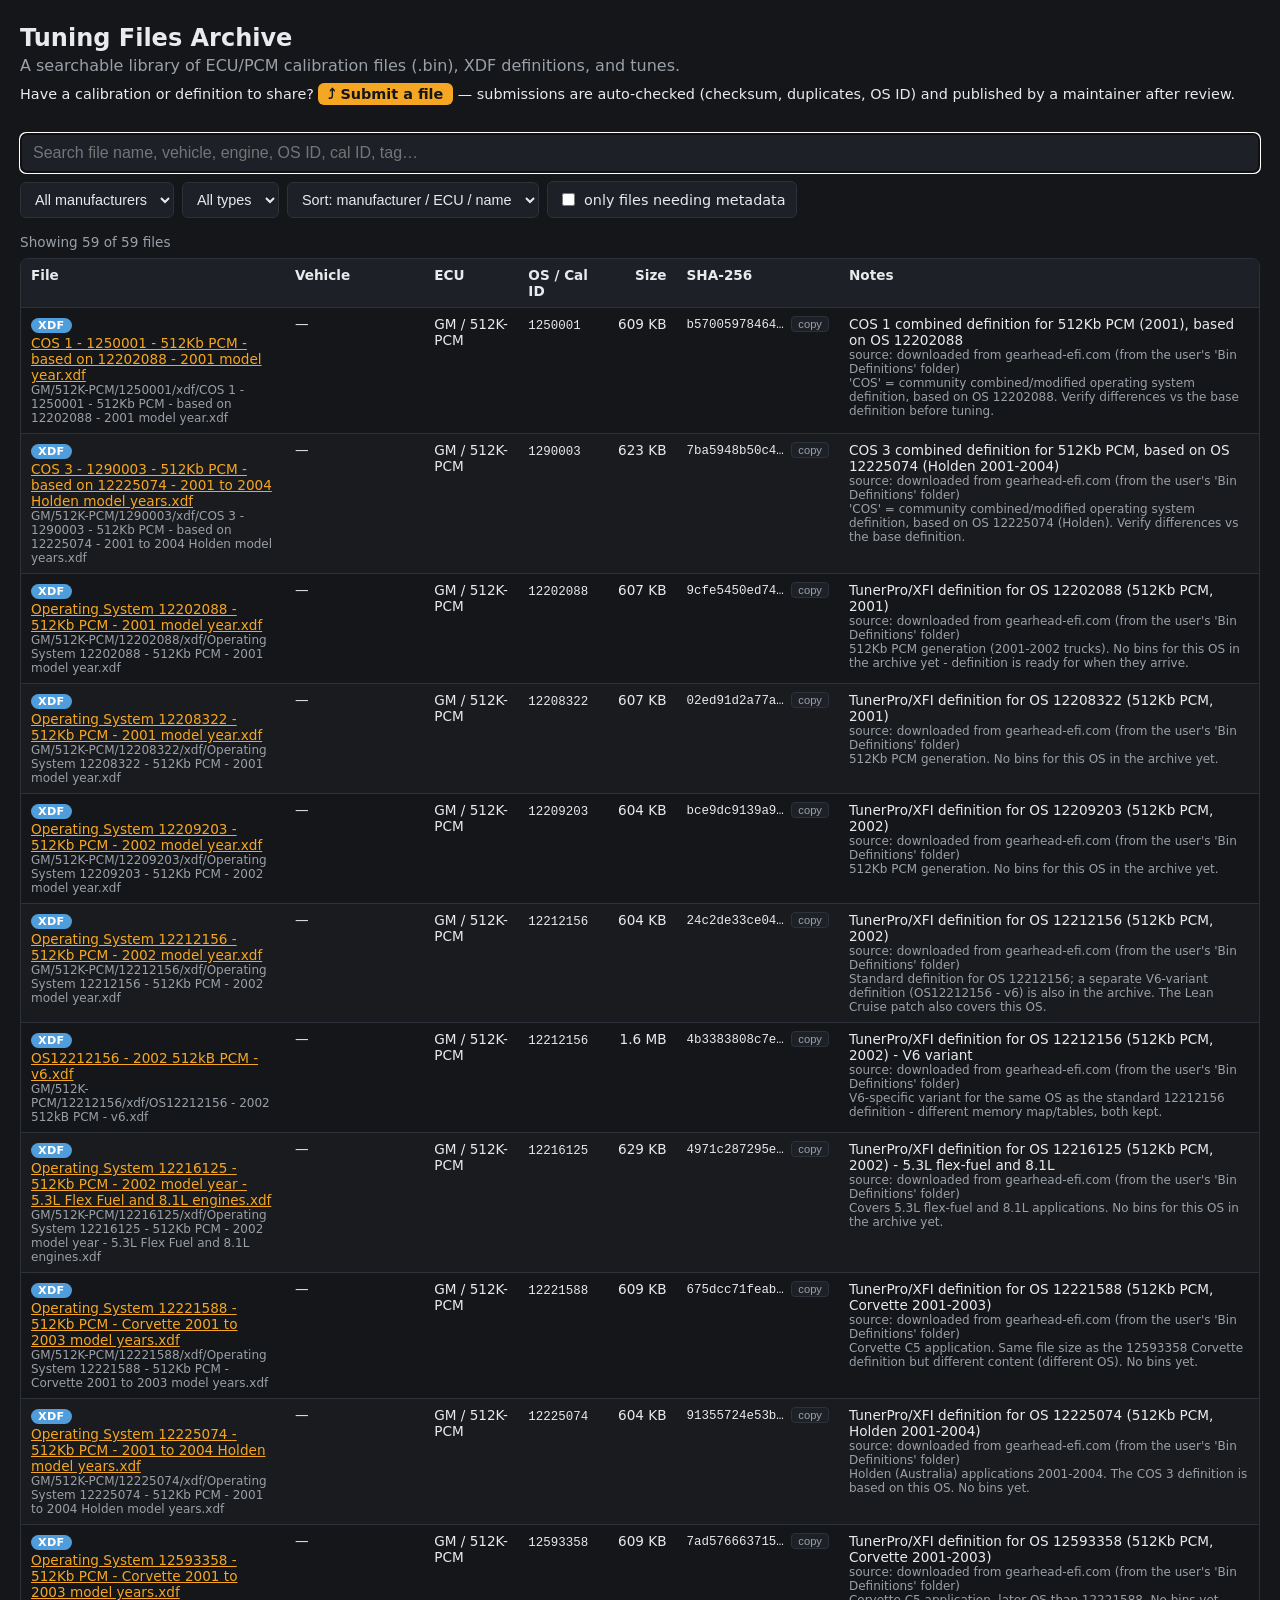
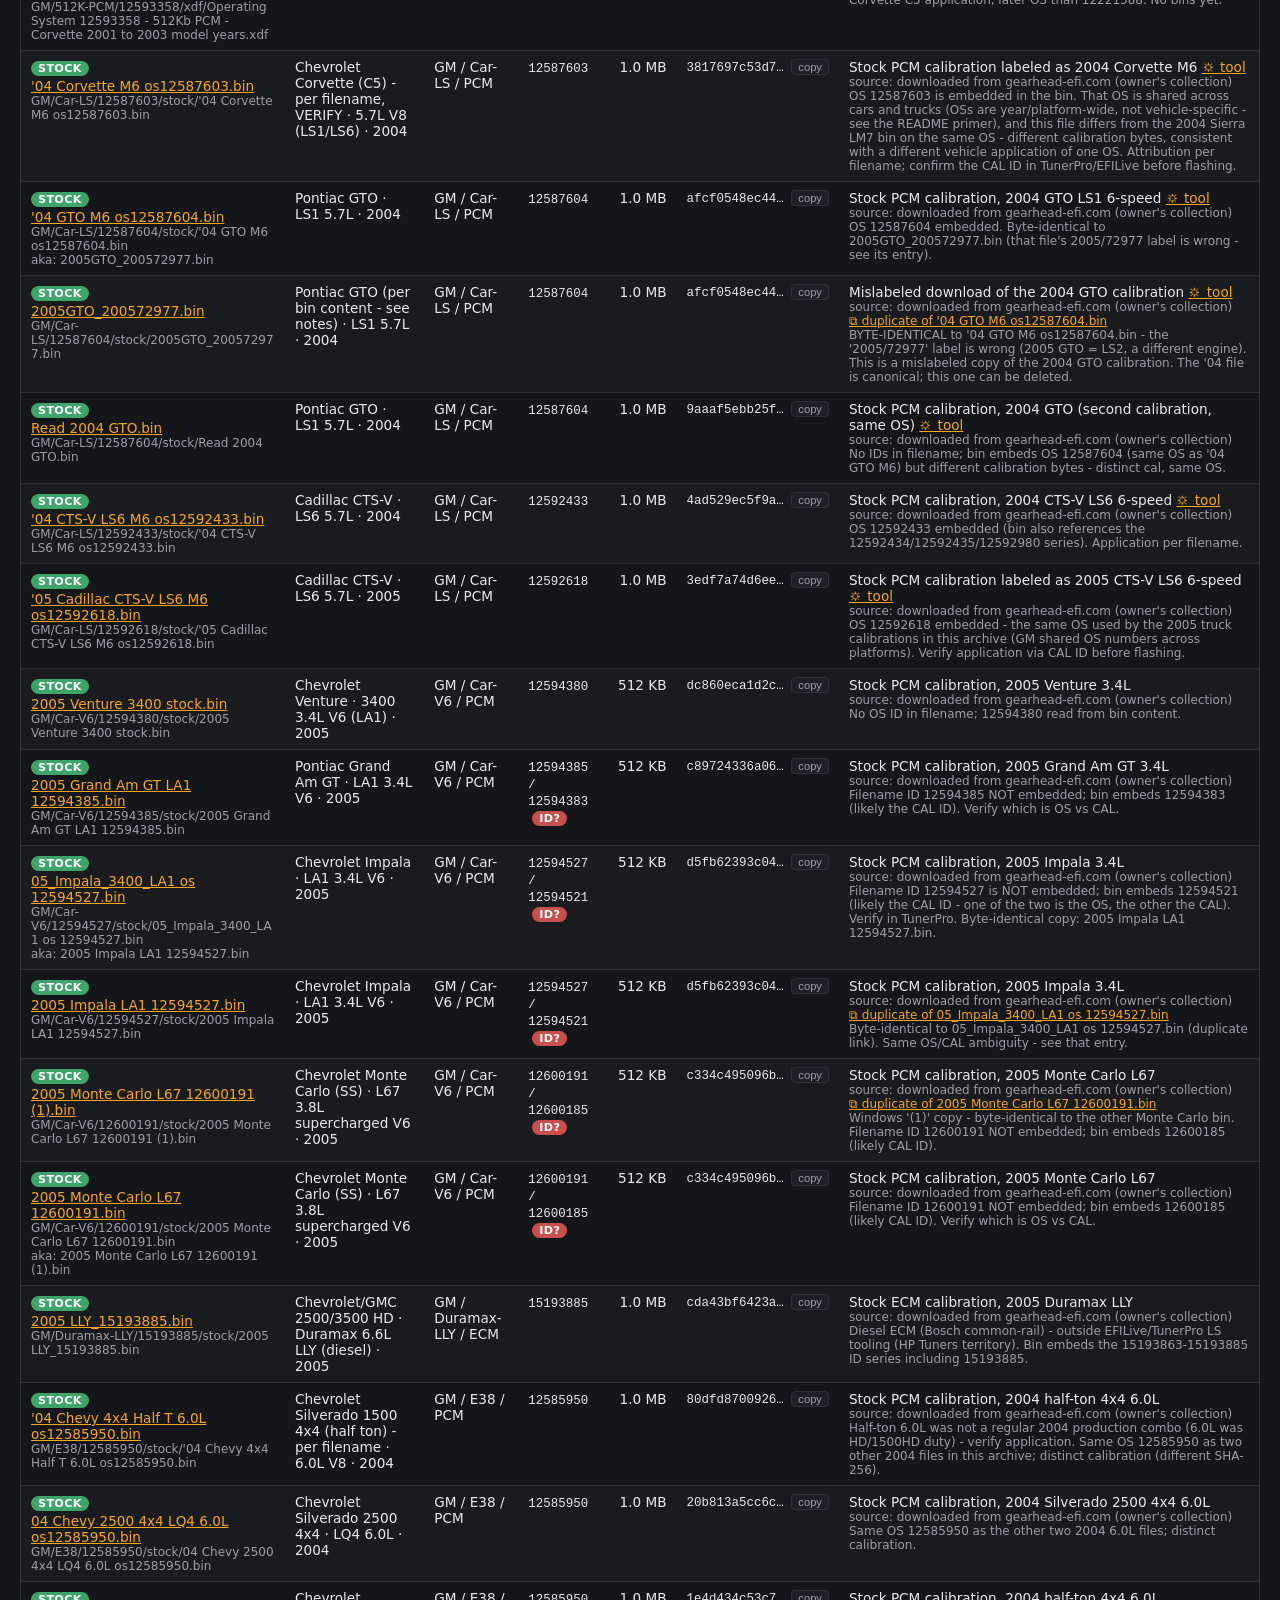
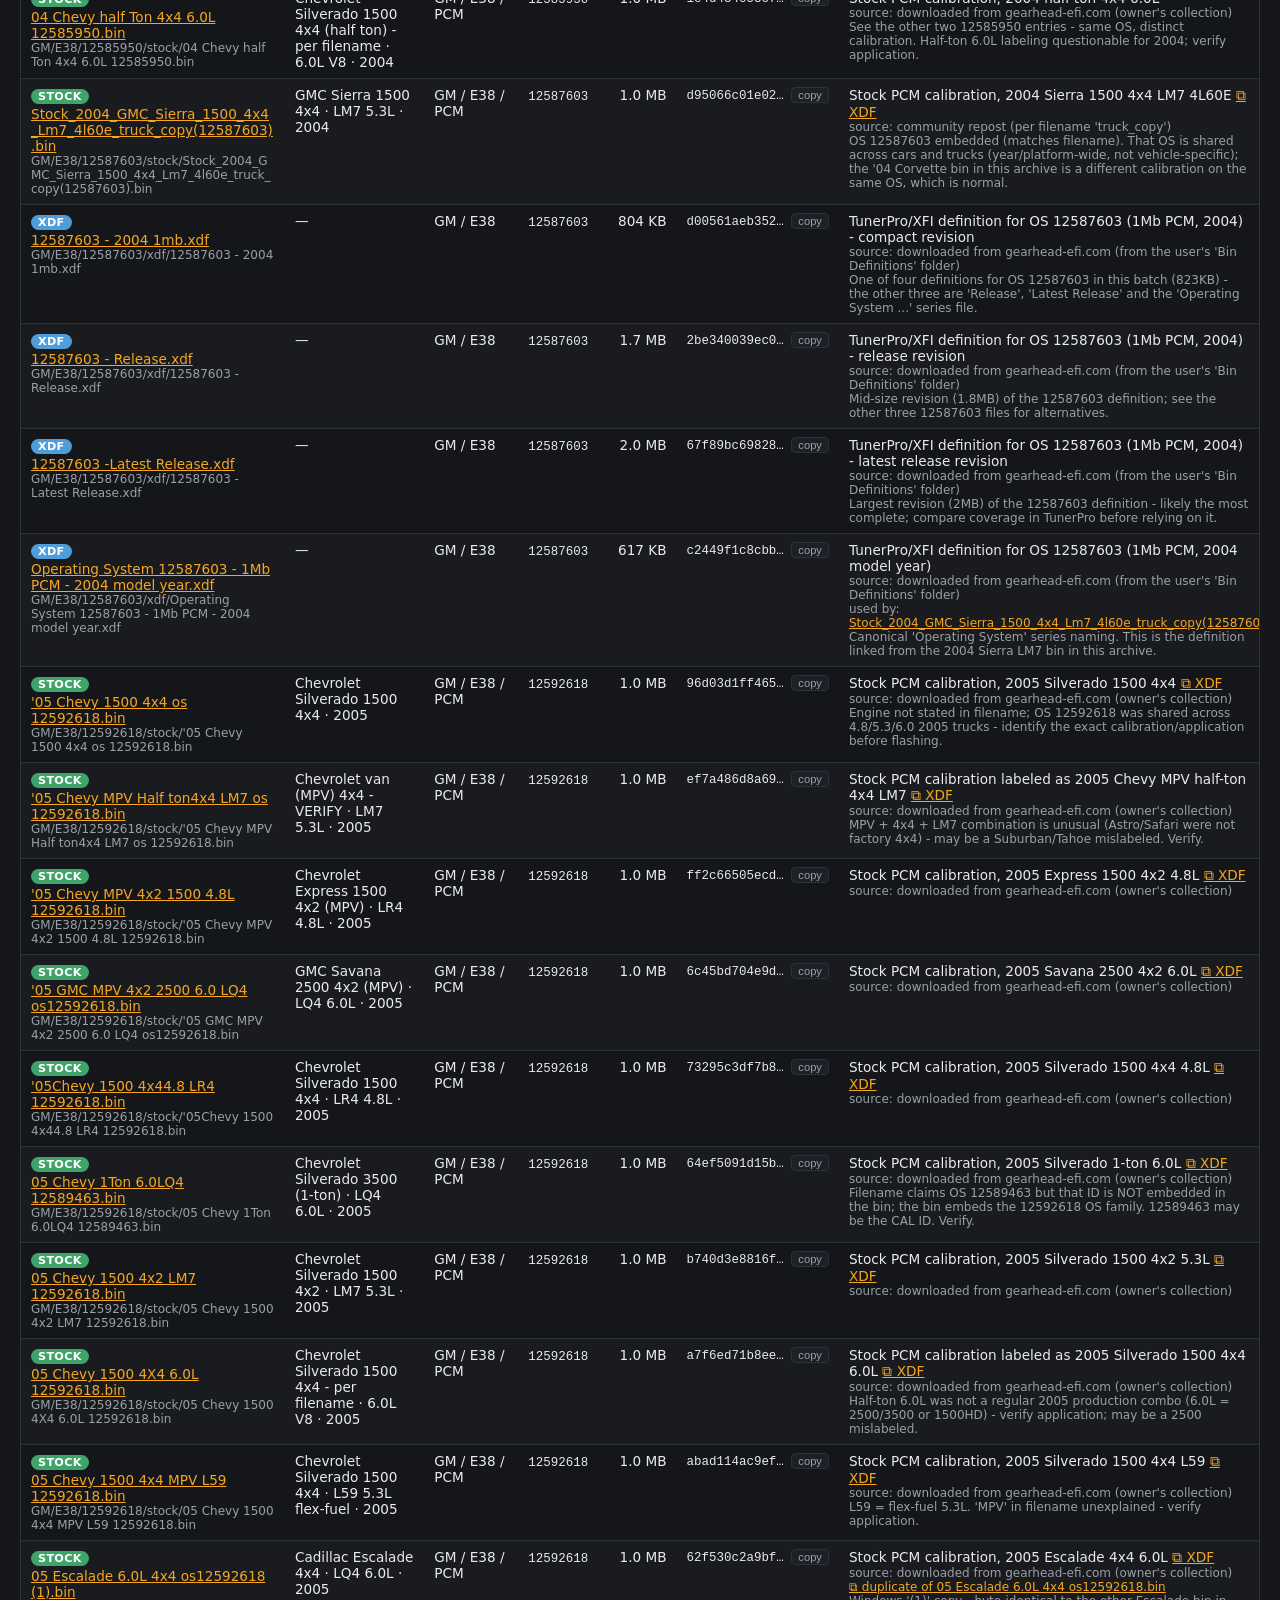
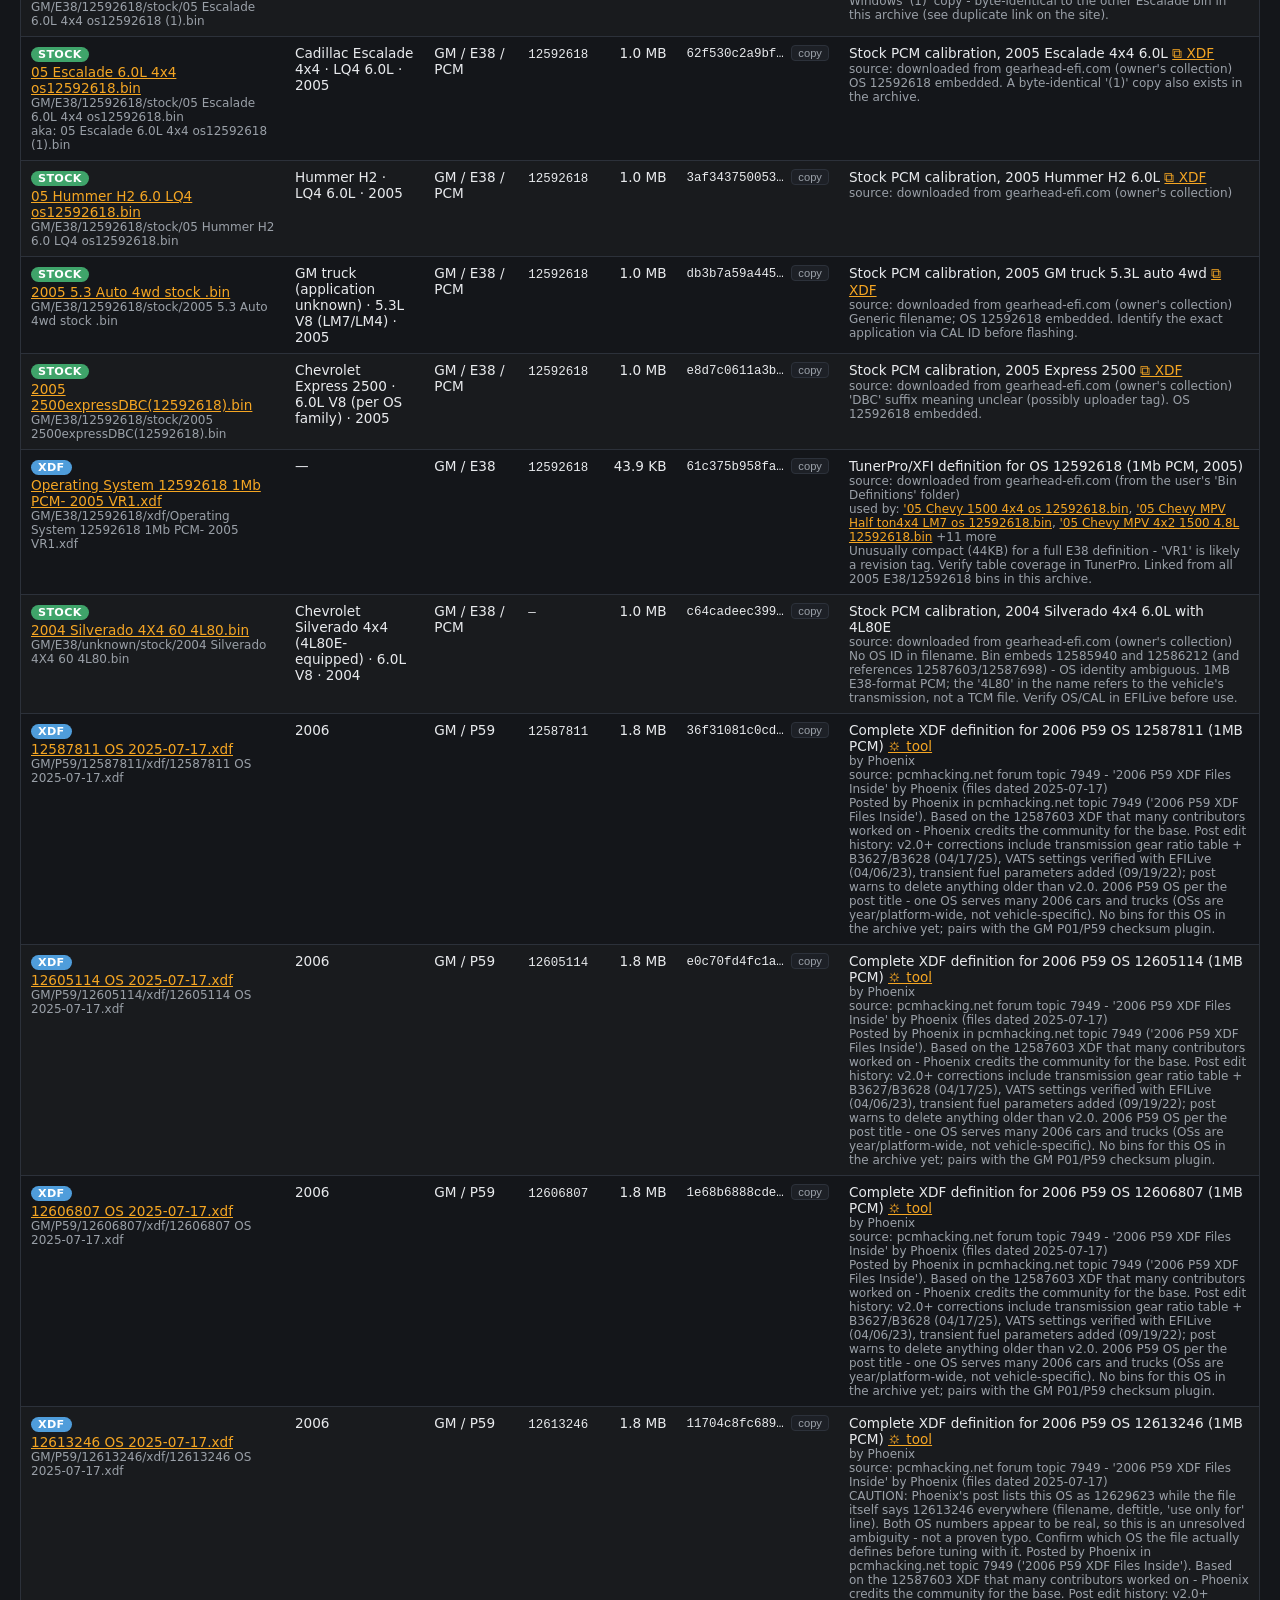
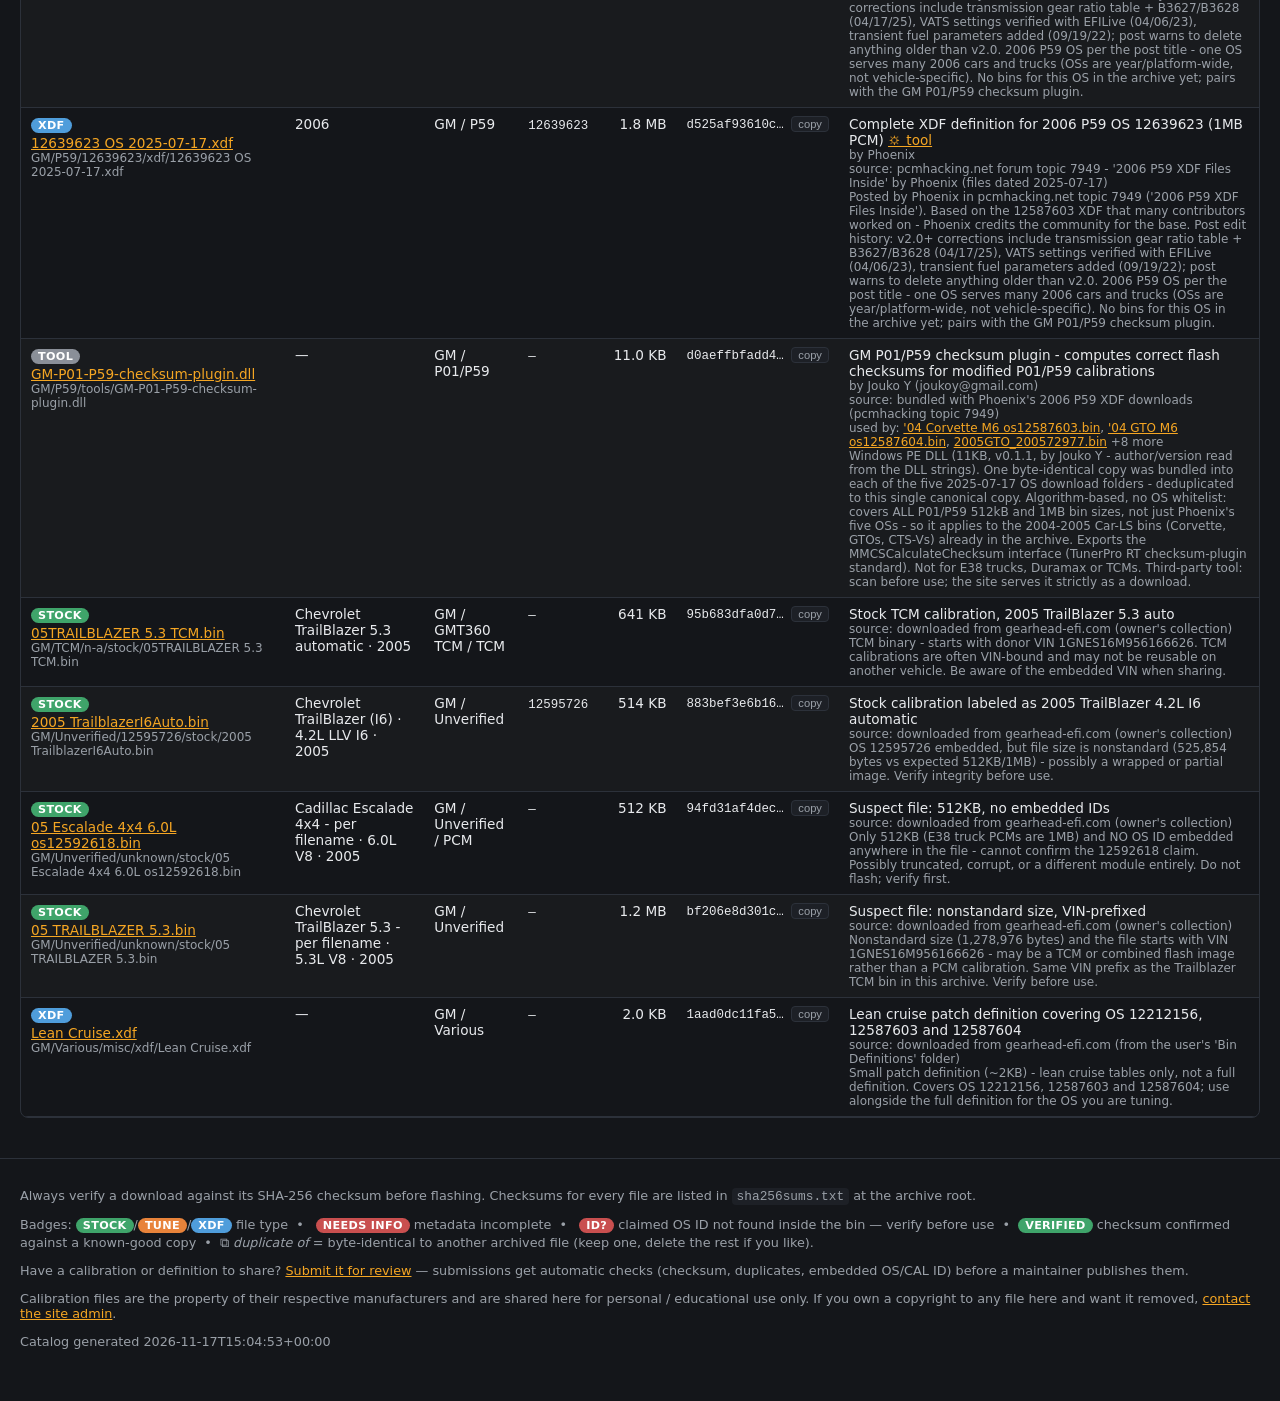
==== catalog/index.html @ 40e441df "Serve catalog from GitHub Pages: commit generated site, add --base-url/--submit-url flags, submit bu" ====
<!DOCTYPE html>
<html lang="en">
<head>
<meta charset="utf-8">
<meta name="viewport" content="width=device-width, initial-scale=1">
<title>Tuning Files Archive — ECU/PCM calibration &amp; XDF library</title>
<link rel="stylesheet" href="style.css">
</head>
<body>
<header>
  <h1>Tuning Files Archive</h1>
  <p class="tagline">A searchable library of ECU/PCM calibration files (.bin), XDF definitions, and tunes.</p>
  <p class="submit-line">Have a calibration or definition to share?
    <a class="submit-btn" id="submit-header" href="/submit">⤴ Submit a file</a>
    — submissions are auto-checked (checksum, duplicates, OS ID) and published by a maintainer after review.</p>
</header>

<main>
  <section id="controls">
    <input id="search" type="search"
           placeholder="Search file name, vehicle, engine, OS ID, cal ID, tag…"
           autocomplete="off" autofocus>
    <div class="filters">
      <select id="f-maker"><option value="all">All manufacturers</option></select>
      <select id="f-type"><option value="all">All types</option></select>
      <select id="sort">
        <option value="path">Sort: manufacturer / ECU / name</option>
        <option value="size-desc">Sort: largest first</option>
        <option value="size-asc">Sort: smallest first</option>
        <option value="newest">Sort: newest first</option>
      </select>
      <label class="needs"><input type="checkbox" id="f-needs"> only files needing metadata</label>
    </div>
  </section>

  <p id="count"></p>

  <div class="table-scroll">
    <table>
      <thead>
        <tr>
          <th>File</th><th>Vehicle</th><th>ECU</th>
          <th>OS / Cal ID</th><th class="num">Size</th>
          <th>SHA-256</th><th>Notes</th>
        </tr>
      </thead>
      <tbody id="rows"></tbody>
    </table>
    <p id="empty" hidden></p>
  </div>
</main>

<footer>
  <p>Always verify a download against its SHA-256 checksum before flashing.
     Checksums for every file are listed in <code>sha256sums.txt</code> at the archive root.</p>
  <p>Badges: <span class="badge t-stock">stock</span>/<span class="badge t-tune">tune</span>/<span class="badge t-xdf">xdf</span>
     file type &nbsp;•&nbsp; <span class="badge t-missing">needs info</span> metadata incomplete
     &nbsp;•&nbsp; <span class="badge t-missing">ID?</span> claimed OS ID not found inside the bin — verify before use
     &nbsp;•&nbsp; <span class="badge t-stock">verified</span> checksum confirmed against a known-good copy
     &nbsp;•&nbsp; ⧉ <em>duplicate of</em> = byte-identical to another archived file (keep one, delete the rest if you like).</p>
  <p>Have a calibration or definition to share? <a id="submit-footer" href="/submit">Submit it for review</a>
     — submissions get automatic checks (checksum, duplicates, embedded OS/CAL ID)
     before a maintainer publishes them.</p>
  <p class="legal">Calibration files are the property of their respective manufacturers and are shared
     here for personal / educational use only. If you own a copyright to any file here and want it
     removed, <a href="mailto:admin@example.com">contact the site admin</a>.</p>
  <p id="generated"></p>
</footer>

<script src="app.js"></script>
</body>
</html>
---- catalog/style.css ----
:root {
  --bg: #14161a;
  --panel: #1d2026;
  --text: #e8eaed;
  --muted: #9aa0a8;
  --accent: #f5a623;
  --line: #2c313a;
  --stock: #3fa46a;
  --tune: #e8833a;
  --xdf: #4f9ddb;
  --tool: #8a8f98;
  --missing: #c94f4f;
}

* { box-sizing: border-box; }
body {
  margin: 0;
  font-family: "Segoe UI", system-ui, sans-serif;
  background: var(--bg);
  color: var(--text);
}

header { padding: 24px 20px 8px; max-width: 1400px; margin: 0 auto; }
h1 { font-size: 1.5rem; margin: 0 0 4px; }
.tagline { margin: 0; color: var(--muted); }

main { max-width: 1400px; margin: 0 auto; padding: 12px 20px 40px; }

#controls {
  display: flex; flex-direction: column; gap: 8px;
  position: sticky; top: 0; background: var(--bg);
  padding: 8px 0; z-index: 2;
}
#search {
  font-size: 1rem; padding: 10px 12px; width: 100%;
  border-radius: 6px; border: 1px solid var(--line);
  background: var(--panel); color: var(--text);
}
.filters { display: flex; gap: 8px; flex-wrap: wrap; align-items: center; }
select, .needs {
  background: var(--panel); color: var(--text);
  border: 1px solid var(--line); border-radius: 6px;
  padding: 8px 10px; font-size: .9rem;
}
.needs { display: inline-flex; align-items: center; gap: 6px; cursor: pointer; }

#count { color: var(--muted); font-size: .85rem; margin: 8px 0; }

.table-scroll { overflow-x: auto; border: 1px solid var(--line); border-radius: 8px; }
table { border-collapse: collapse; width: 100%; font-size: .85rem; }
th, td { text-align: left; padding: 8px 10px; border-bottom: 1px solid var(--line); vertical-align: top; }
th { position: sticky; top: 0; background: var(--panel); }
tbody tr:nth-child(even) { background: rgba(255, 255, 255, .02); }
tbody tr:hover { background: rgba(255, 255, 255, .05); }

a { color: var(--accent); }

.badge {
  display: inline-block; padding: 1px 7px; border-radius: 10px;
  font-size: .7rem; font-weight: 600; text-transform: uppercase;
  letter-spacing: .03em; color: #fff; margin-bottom: 2px;
}
.t-stock { background: var(--stock); }
.t-tune  { background: var(--tune); }
.t-xdf   { background: var(--xdf); }
.t-tool, .t-doc, .t-other { background: var(--tool); }
.t-missing { background: var(--missing); margin-left: 4px; }

.path, .sub { color: var(--muted); font-size: .75rem; }
.mono { font-family: ui-monospace, Consolas, monospace; font-size: .78rem; }
.num { text-align: right; white-space: nowrap; }
.hash { white-space: nowrap; }
.file { overflow-wrap: anywhere; min-width: 240px; }
.notes { max-width: 420px; }

.copy {
  font-size: .7rem; background: var(--panel); color: var(--muted);
  border: 1px solid var(--line); border-radius: 4px;
  padding: 1px 6px; cursor: pointer;
}
.copy:hover { color: var(--text); border-color: var(--accent); }

#empty { color: var(--muted); padding: 24px 12px; }

.submit-line { margin: 8px 0 0; font-size: .9rem; }
.submit-btn {
  display: inline-block; background: var(--accent); color: #14161a;
  font-weight: 600; padding: 3px 10px; border-radius: 6px; text-decoration: none;
}
.submit-btn:hover { filter: brightness(1.1); }

footer {
  max-width: 1400px; margin: 0 auto; padding: 16px 20px 40px;
  color: var(--muted); font-size: .8rem; border-top: 1px solid var(--line);
}
.legal { margin-top: 8px; }
code { background: var(--panel); padding: 1px 5px; border-radius: 4px; }
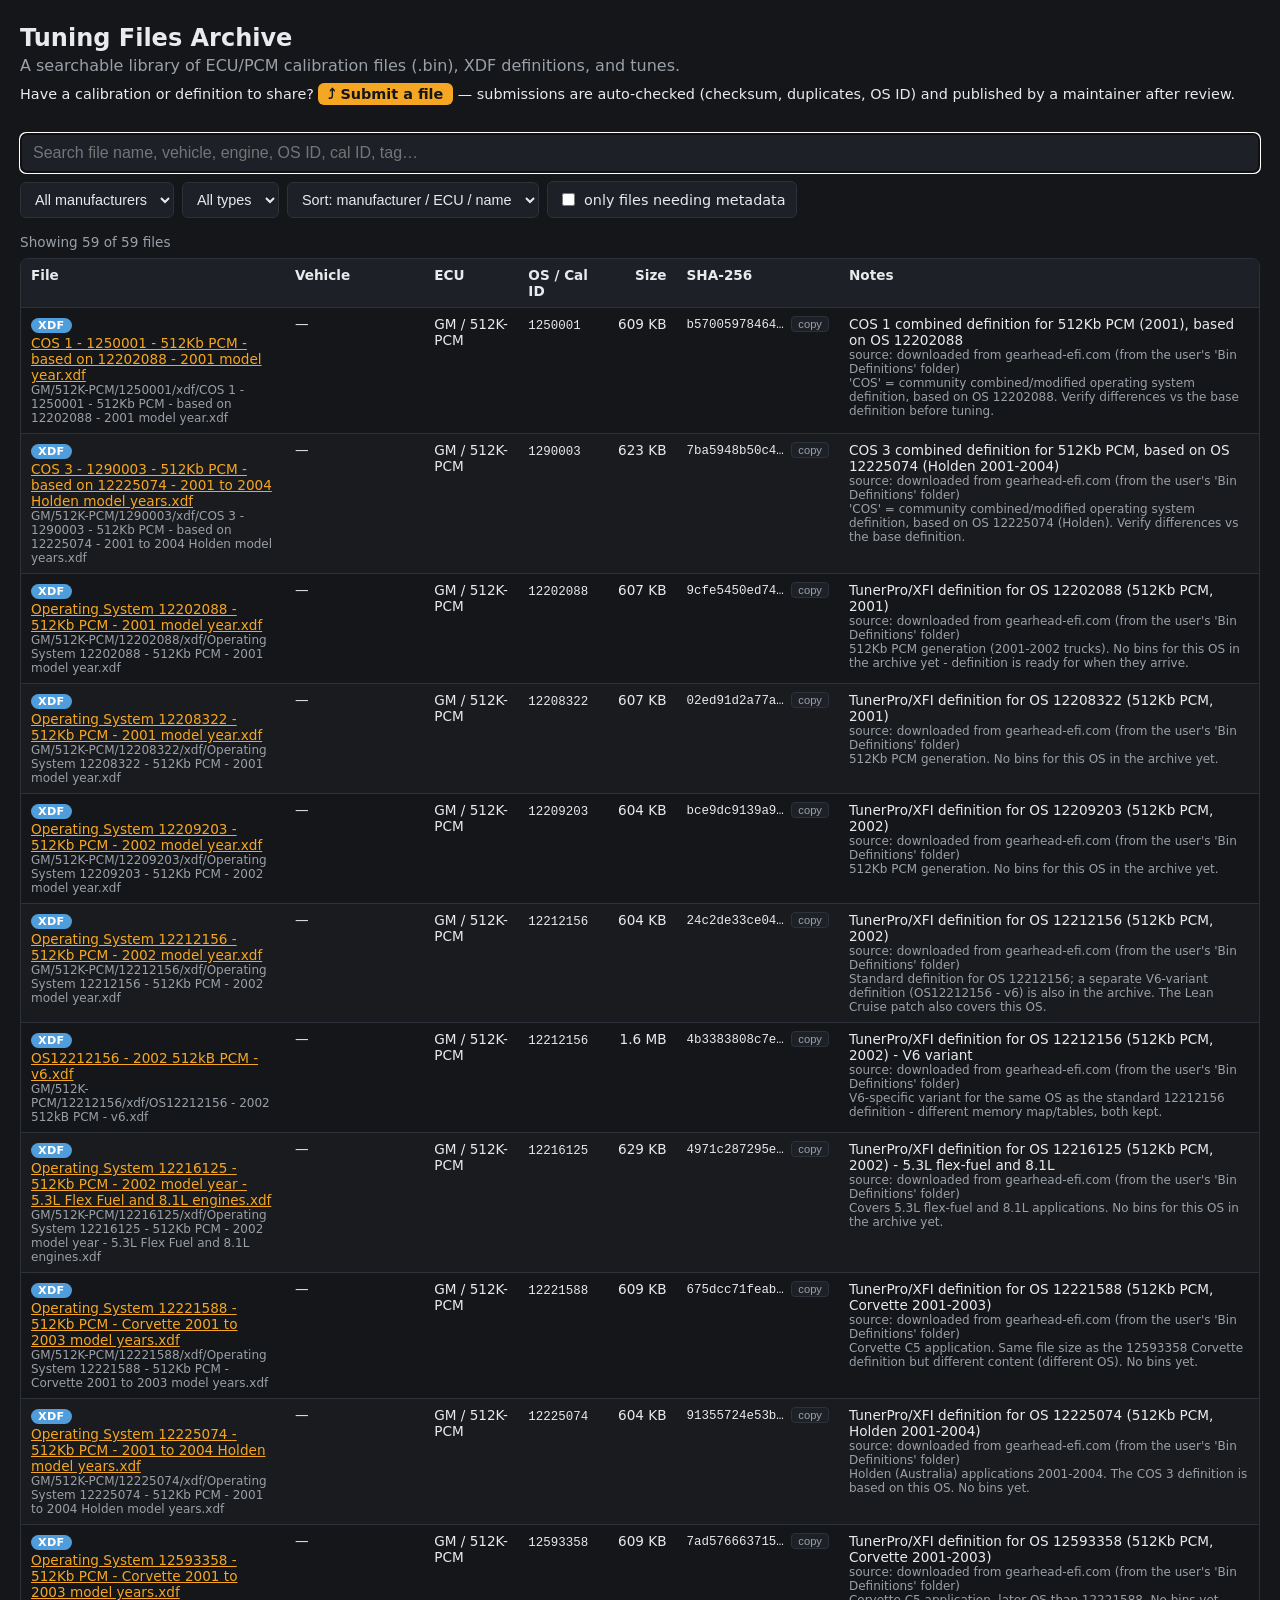
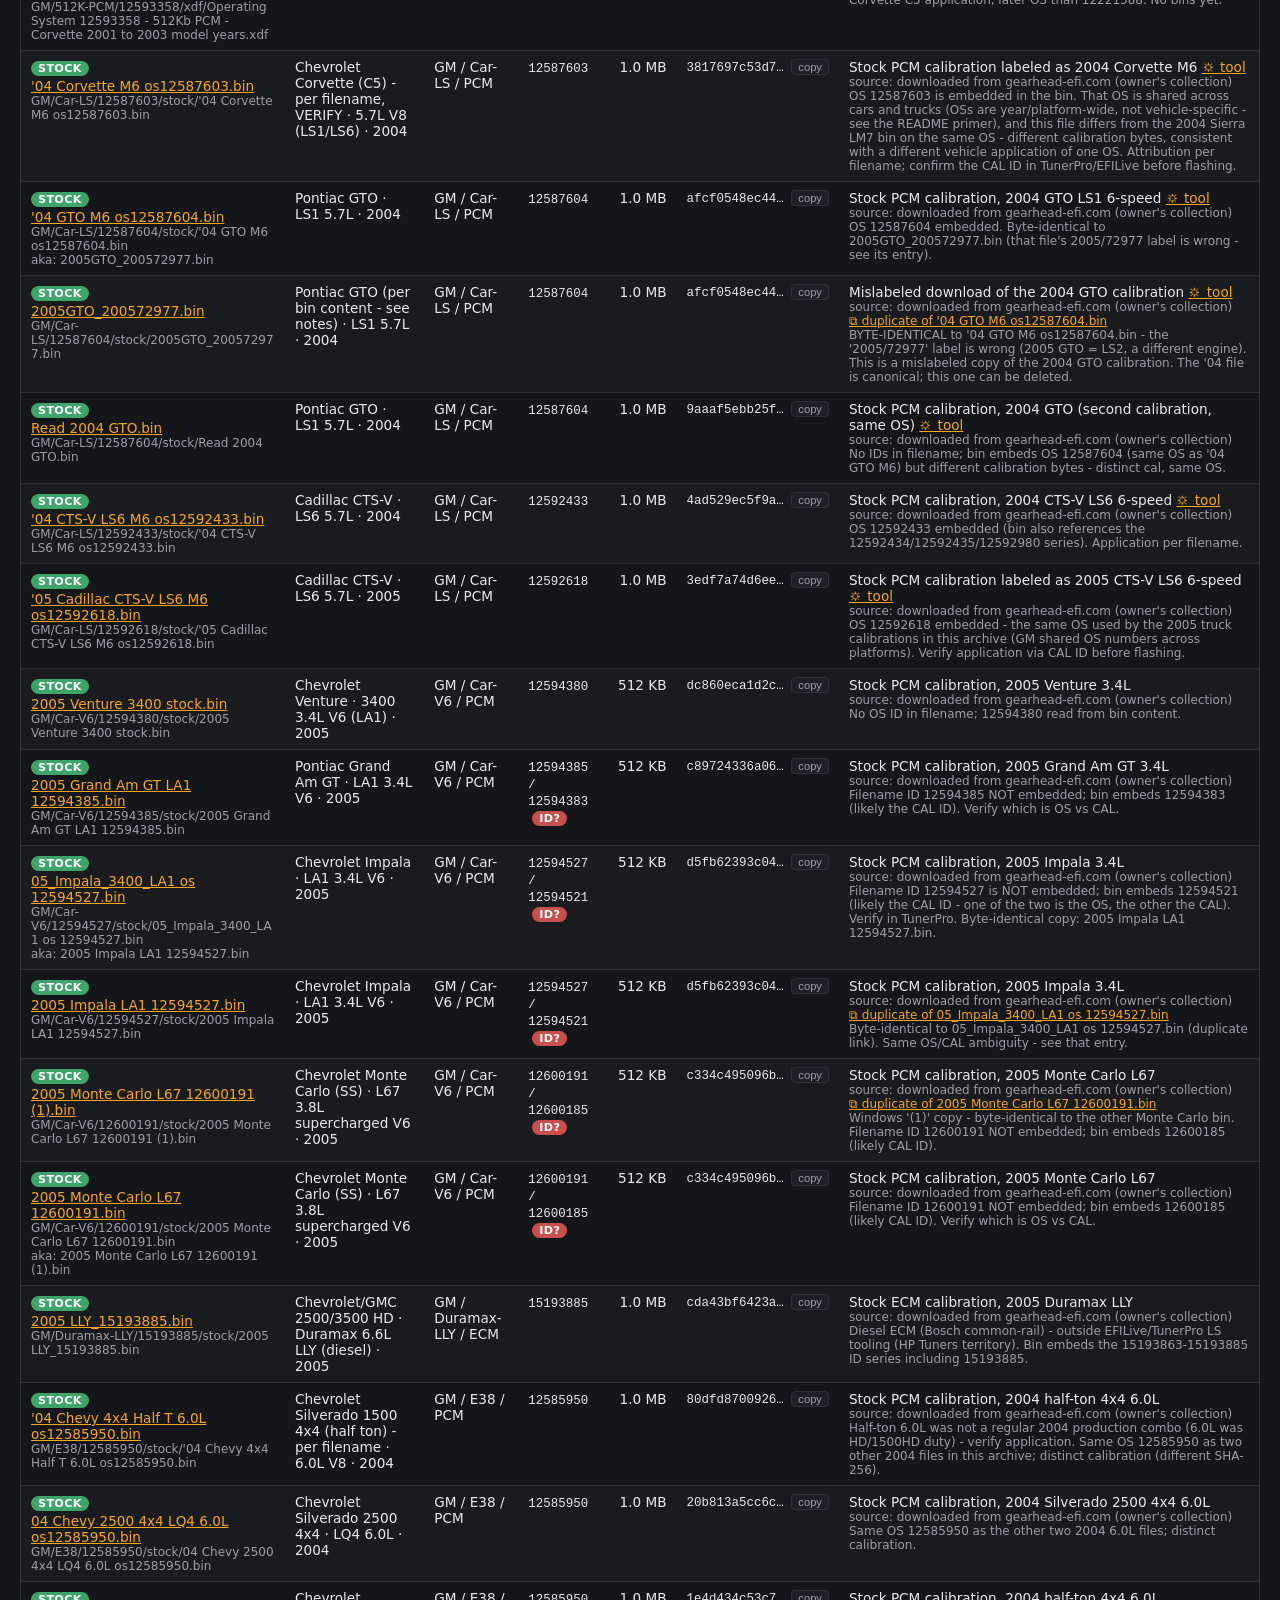
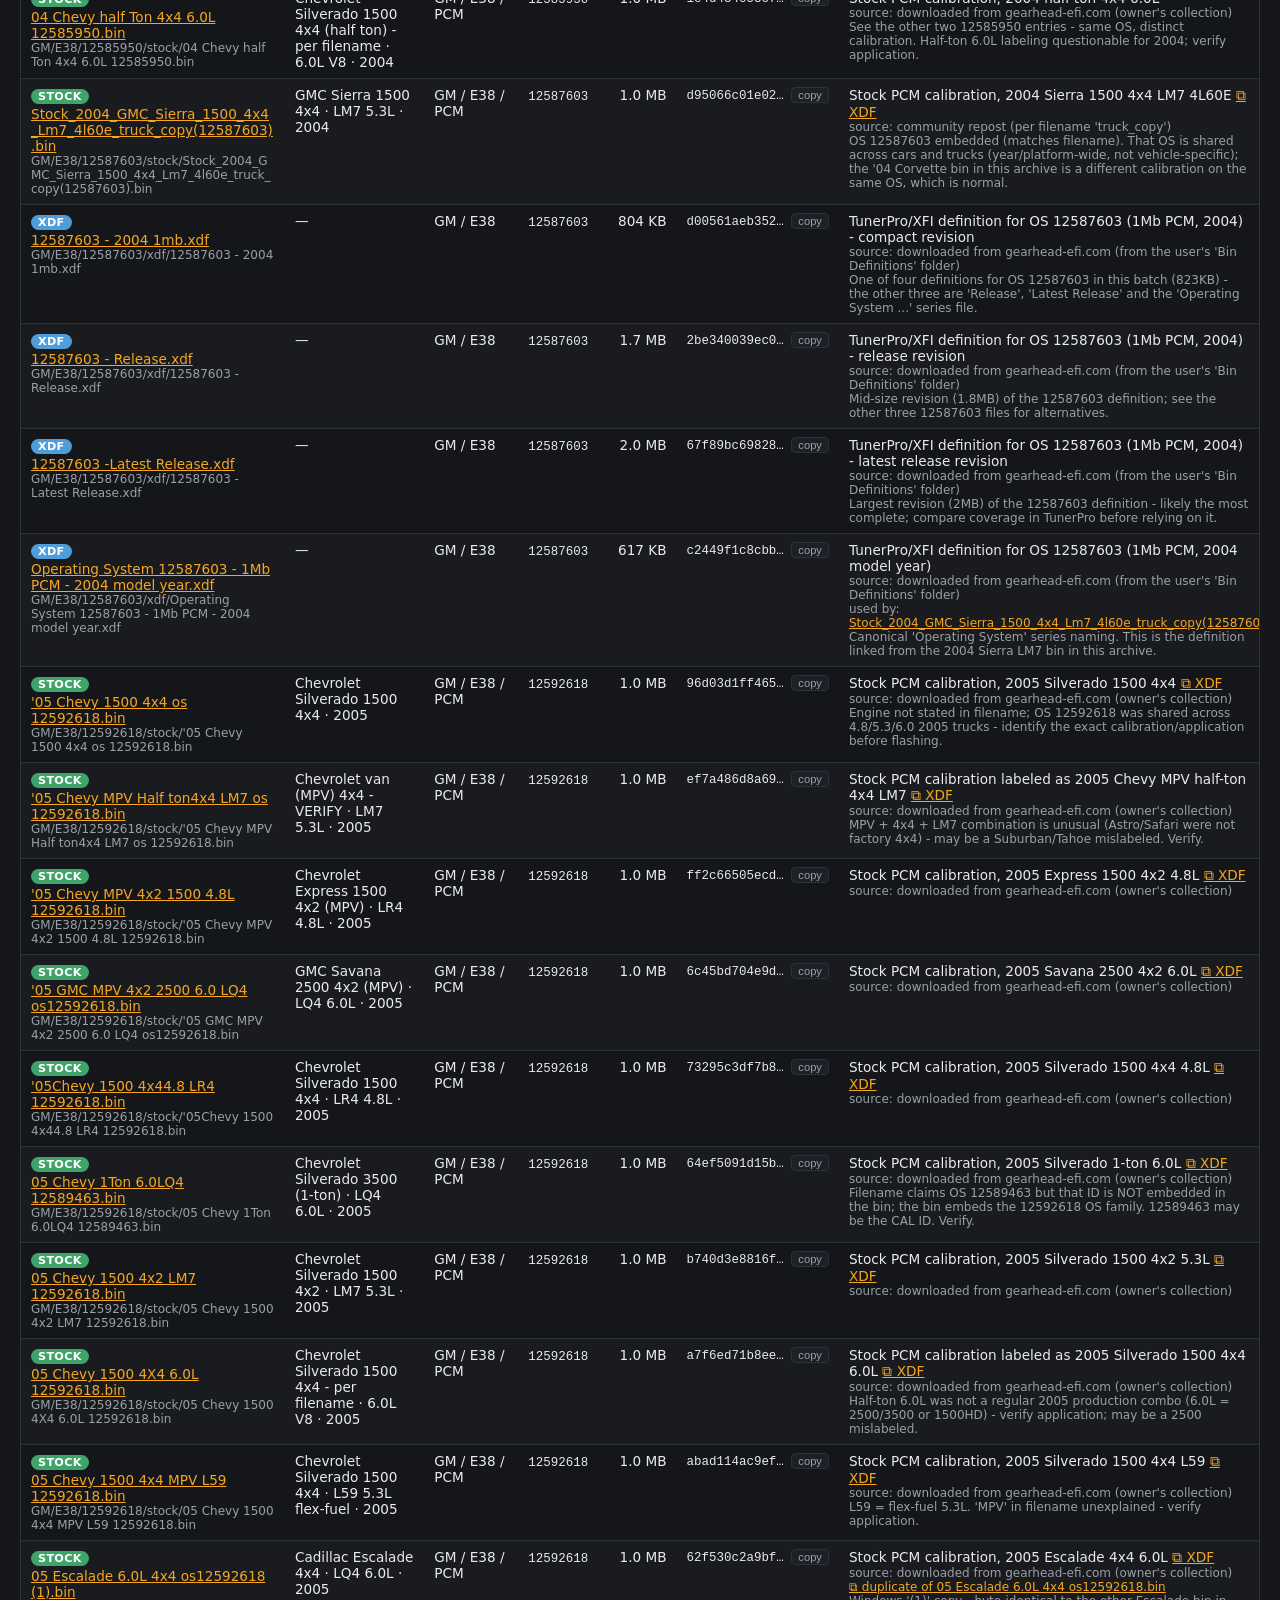
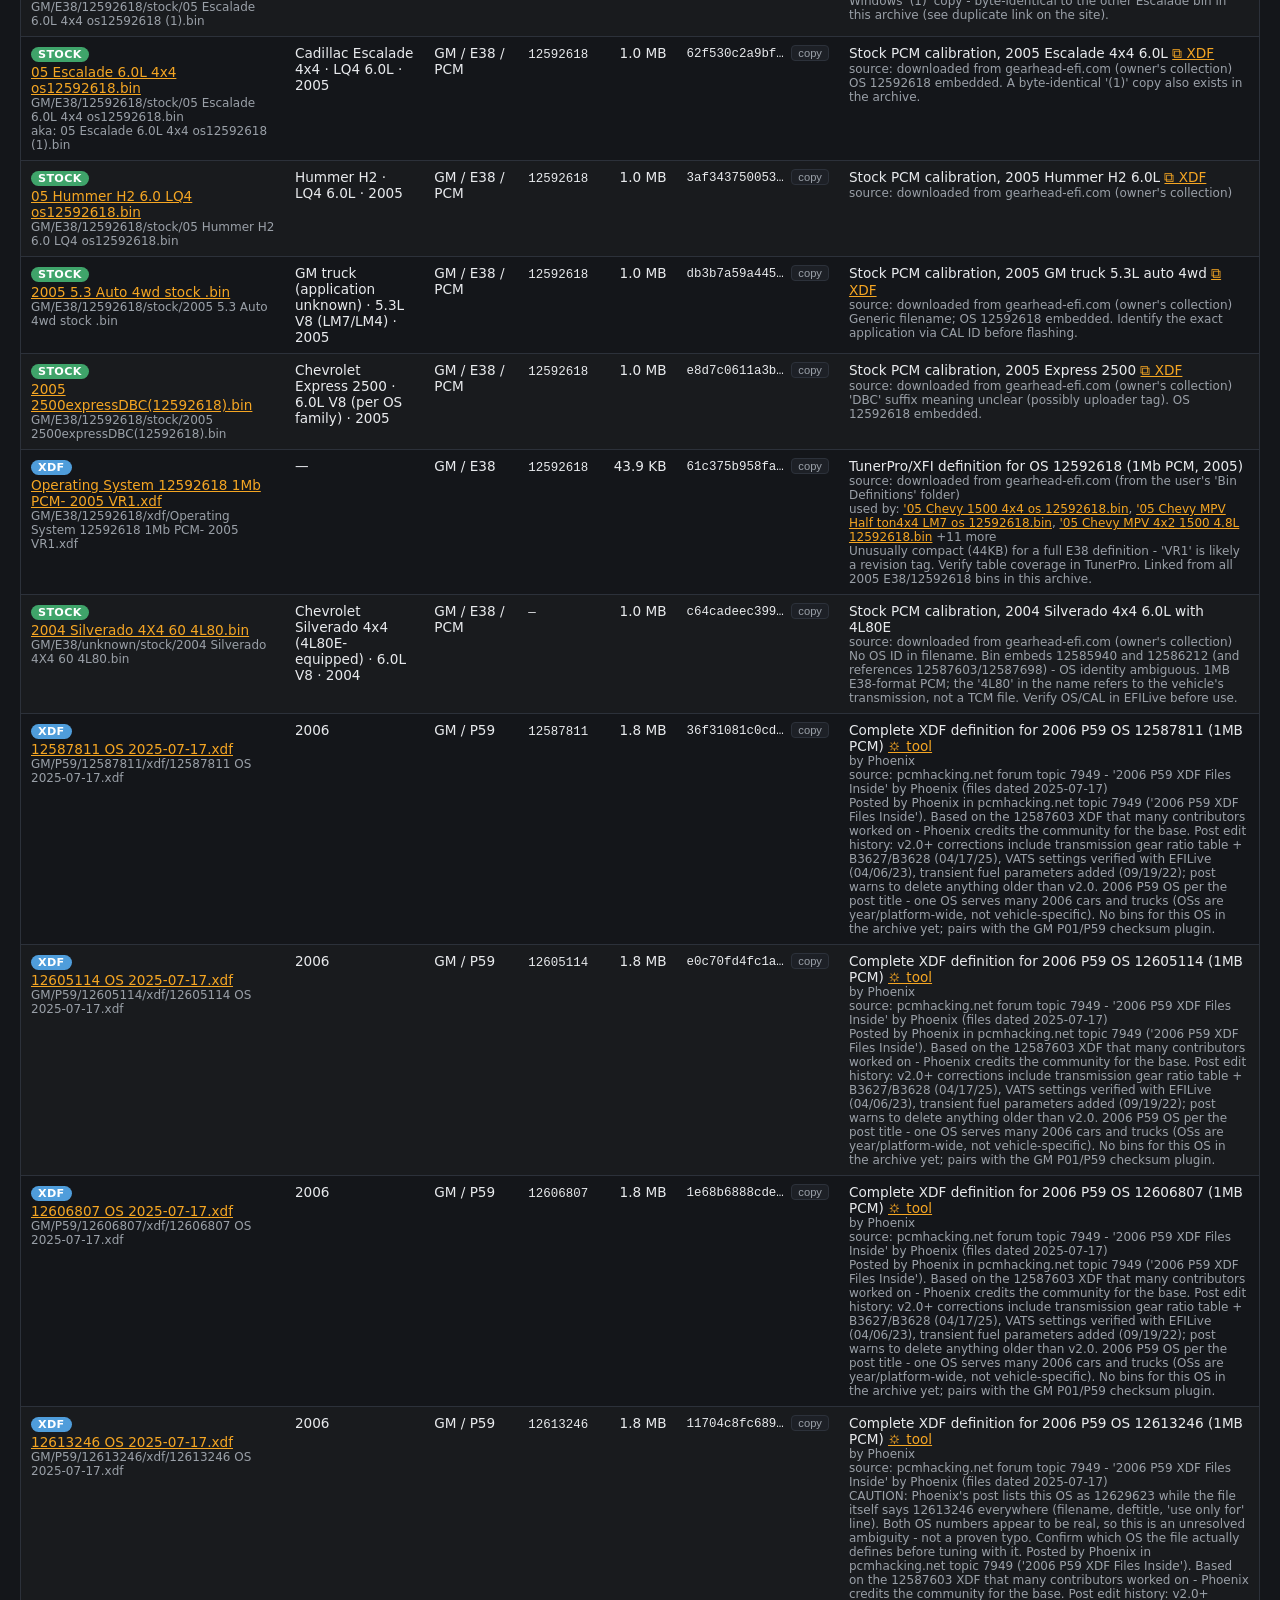
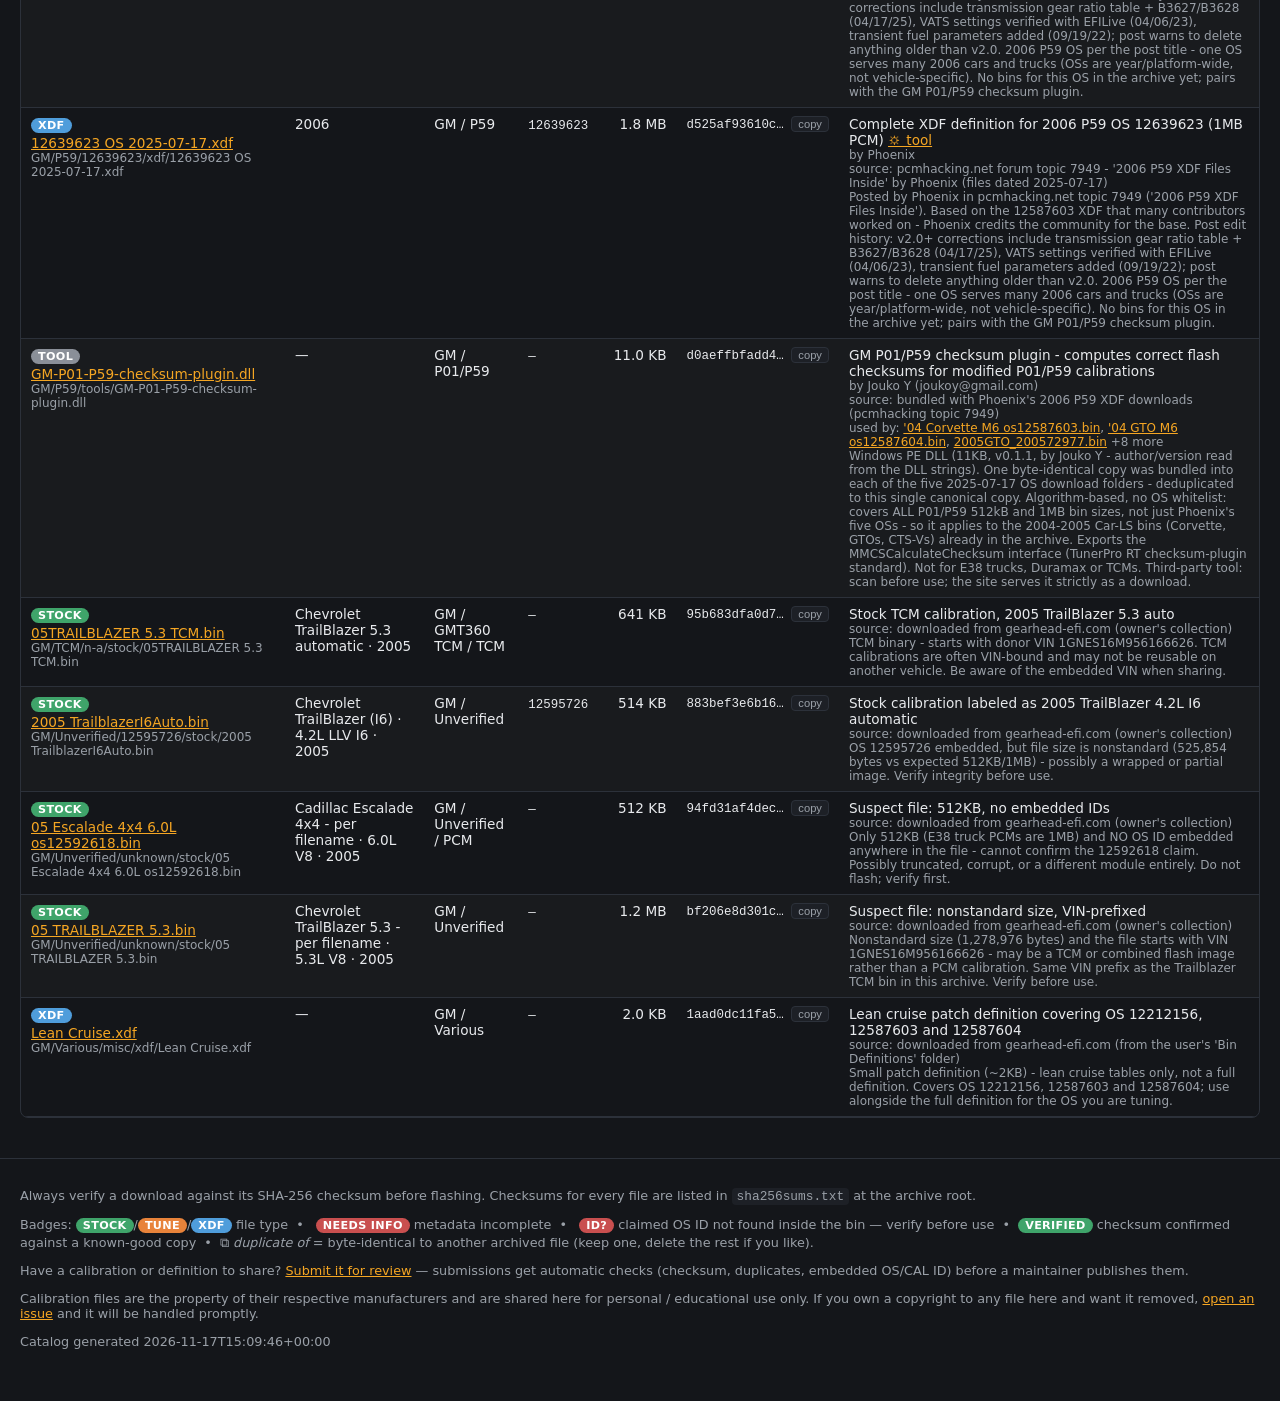
==== commit e7a4cd57: "Route takedown/ownership requests through GitHub issues (was placeholder email)" ====
--- a/catalog/index.html
+++ b/catalog/index.html
@@ -63,7 +63,7 @@
      before a maintainer publishes them.</p>
   <p class="legal">Calibration files are the property of their respective manufacturers and are shared
      here for personal / educational use only. If you own a copyright to any file here and want it
-     removed, <a href="mailto:admin@example.com">contact the site admin</a>.</p>
+     removed, <a href="https://github.com/GT238/Tuning-Files/issues">open an issue</a> and it will be handled promptly.</p>
   <p id="generated"></p>
 </footer>
 
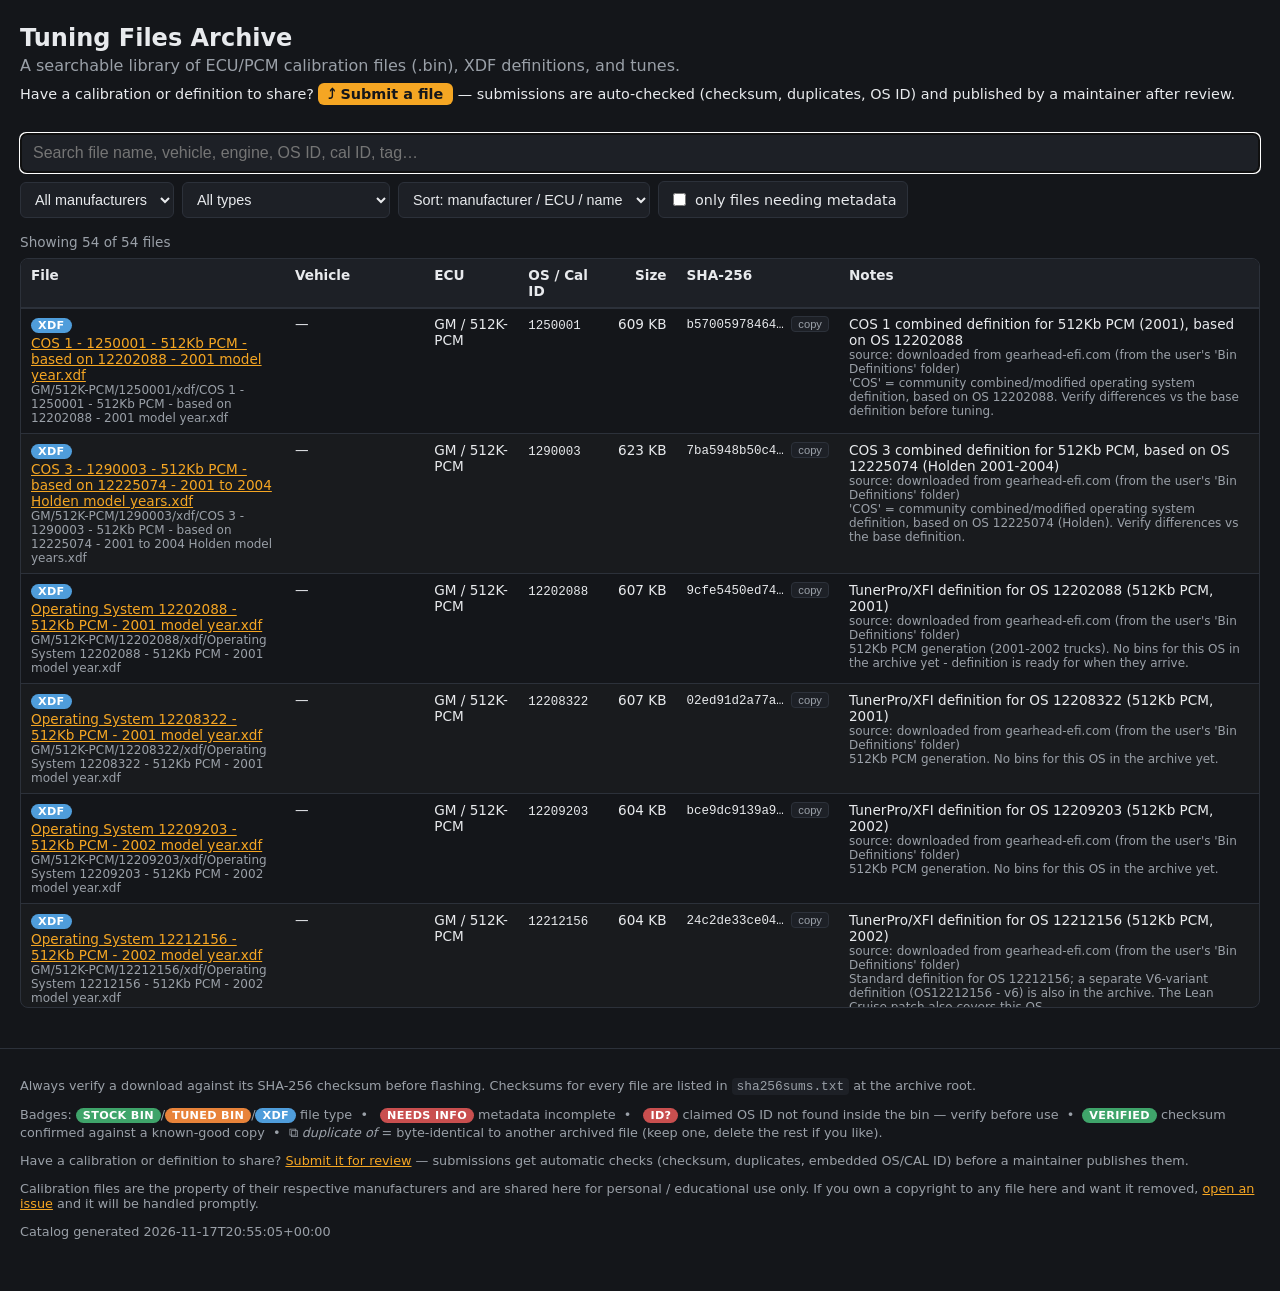
==== commit 17bebe20: "Type filter gains 'Bins (stock + tuned)' pseudo-filter; badges/legend renamed to 'Stock bin'/'Tuned " ====
--- a/catalog/index.html
+++ b/catalog/index.html
@@ -53,7 +53,7 @@
 <footer>
   <p>Always verify a download against its SHA-256 checksum before flashing.
      Checksums for every file are listed in <code>sha256sums.txt</code> at the archive root.</p>
-  <p>Badges: <span class="badge t-stock">stock</span>/<span class="badge t-tune">tune</span>/<span class="badge t-xdf">xdf</span>
+  <p>Badges: <span class="badge t-stock">stock bin</span>/<span class="badge t-tune">tuned bin</span>/<span class="badge t-xdf">xdf</span>
      file type &nbsp;•&nbsp; <span class="badge t-missing">needs info</span> metadata incomplete
      &nbsp;•&nbsp; <span class="badge t-missing">ID?</span> claimed OS ID not found inside the bin — verify before use
      &nbsp;•&nbsp; <span class="badge t-stock">verified</span> checksum confirmed against a known-good copy
--- a/catalog/style.css
+++ b/catalog/style.css
@@ -46,10 +46,19 @@
 
 #count { color: var(--muted); font-size: .85rem; margin: 8px 0; }
 
-.table-scroll { overflow-x: auto; border: 1px solid var(--line); border-radius: 8px; }
-table { border-collapse: collapse; width: 100%; font-size: .85rem; }
+.table-scroll {
+  overflow: auto;               /* own scroll pane so the sticky header works */
+  max-height: calc(100vh - 150px);
+  border: 1px solid var(--line);
+  border-radius: 8px;
+}
+table { border-collapse: separate; border-spacing: 0; width: 100%; font-size: .85rem; }
 th, td { text-align: left; padding: 8px 10px; border-bottom: 1px solid var(--line); vertical-align: top; }
-th { position: sticky; top: 0; background: var(--panel); }
+th {
+  position: sticky; top: 0; z-index: 1;
+  background: var(--panel);
+  box-shadow: 0 1px 0 var(--line);   /* keeps the bottom rule visible while rows scroll under */
+}
 tbody tr:nth-child(even) { background: rgba(255, 255, 255, .02); }
 tbody tr:hover { background: rgba(255, 255, 255, .05); }
 
@@ -63,6 +72,8 @@
 .t-stock { background: var(--stock); }
 .t-tune  { background: var(--tune); }
 .t-xdf   { background: var(--xdf); }
+.xdf-link { white-space: nowrap; }
+.xdf-link.muted { color: var(--muted); border: 1px dashed var(--line); border-radius: 8px; padding: 0 6px; cursor: help; }
 .t-tool, .t-doc, .t-other { background: var(--tool); }
 .t-missing { background: var(--missing); margin-left: 4px; }
 
